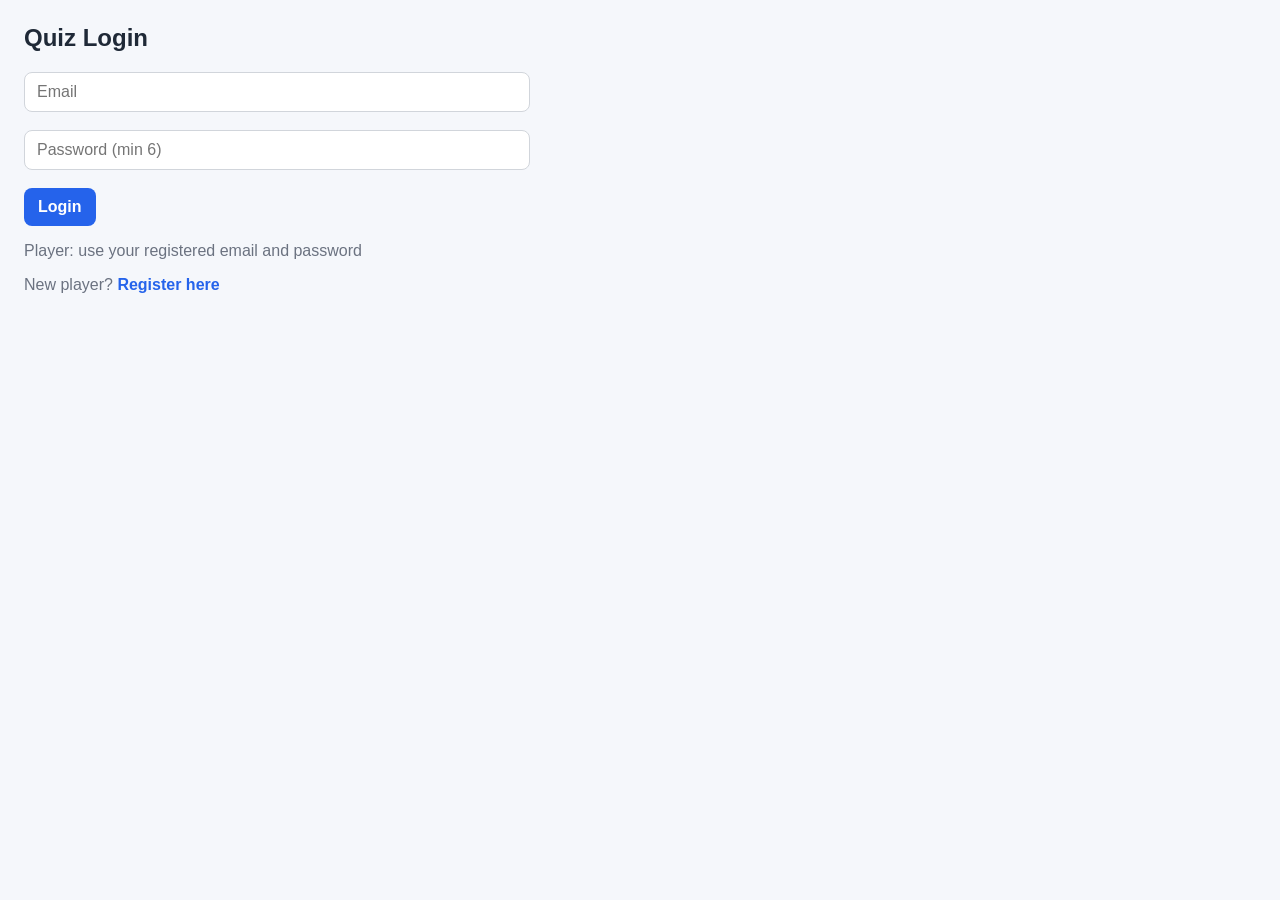
==== categories.html @ 2c8411ae "Initial commit" ====
<!DOCTYPE html>
<html lang="en">
<head>
    <meta charset="UTF-8">
    <meta name="viewport" content="width=device-width, initial-scale=1.0">
    <title>Active Quizzes</title>
    <link rel="stylesheet" href="css/style.css">
</head>
<body>

<h2>Active Quizzes</h2>
<button type="button" class="secondary" onclick="userLogout()" style="float:right;">Logout</button>
<p class="muted">Only quizzes marked Active by admin are listed here.</p>

<div id="quizzes"></div>

<div id="quizStartModal" class="modal-overlay" style="display:none;" onclick="onModalBackdrop(event)">
    <div class="modal-card" role="dialog" aria-modal="true" aria-labelledby="modalWelcome">
        <p id="modalWelcome" class="muted" style="margin-top:0;">Welcome to</p>
        <h2 id="modalTitle" style="margin-top:4px;"></h2>
        <div id="modalRulesBlock" style="display:none;">
            <p><strong>Rules</strong></p>
            <p id="modalRules" class="muted" style="white-space:pre-wrap;"></p>
        </div>
        <p><strong>Total questions:</strong> <span id="modalQuestions"></span></p>
        <p><strong>Correct points:</strong> <span id="modalCorrect"></span></p>
        <p><strong>Wrong points:</strong> <span id="modalWrong"></span></p>
        <p><strong>Seconds per question:</strong> <span id="modalTimer"></span></p>
        <p id="modalBonusRow" style="display:none;"><strong>Speed bonus:</strong> <span id="modalBonus"></span></p>
        <br>
        <div class="row">
            <button type="button" id="modalOkBtn" onclick="confirmStartQuiz()">Okay</button>
            <button type="button" class="secondary" id="modalCancelBtn" onclick="closeStartModal()">Cancel</button>
        </div>
    </div>
</div>

<div id="countdownOverlay" class="modal-overlay countdown-overlay" style="display:none;">
    <div class="countdown-card">
        <p class="muted" style="margin:0 0 8px;">Get ready</p>
        <div id="countdownNumber" class="countdown-number">5</div>
        <p class="muted" style="margin:8px 0 0;">Quiz starts soon...</p>
    </div>
</div>

<script src="js/api.js"></script>
<script src="js/categories.js"></script>

</body>
</html>
---- css/style.css ----
/* Shared styles for player + admin */

body {
    font-family: "Segoe UI", sans-serif;
    margin: 24px;
    background: #f5f7fb;
    color: #1f2937;
}

.role-row {
    display: flex;
    gap: 20px;
    margin-bottom: 8px;
}

#authSwitch a {
    color: #2563eb;
    font-weight: 600;
    text-decoration: none;
}

#authSwitch a:hover {
    text-decoration: underline;
}

.muted { color: #6b7280; }
.ok { color: #15803d; }
.err { color: #b91c1c; }

.layout {
    display: grid;
    grid-template-columns: 220px 1fr;
    height: calc(100vh - 48px);
    gap: 16px;
    overflow: hidden;
    align-items: stretch;
}

.sidebar {
    background: #111827;
    color: #f9fafb;
    border-radius: 12px;
    padding: 20px 14px;
    height: 100%;
    overflow-y: auto;
}

.sidebar h1 {
    font-size: 1.1rem;
    margin: 0 0 18px;
}

.sidebar a {
    display: block;
    color: #e5e7eb;
    text-decoration: none;
    padding: 10px 12px;
    border-radius: 8px;
    margin-bottom: 6px;
}

.sidebar a:hover,
.sidebar a.active {
    background: #1f2937;
}

.sidebar button {
    margin-top: 18px;
    width: 100%;
}

.content {
    padding: 8px;
    overflow-y: auto;
    min-height: 0;
    height: 100%;
}

.card {
    background: white;
    border: 1px solid #e5e7eb;
    border-radius: 12px;
    padding: 16px;
    margin-bottom: 14px;
}

.stats {
    display: grid;
    grid-template-columns: repeat(auto-fit, minmax(180px, 1fr));
    gap: 14px;
}

.stat h3 {
    margin: 0;
    font-size: 0.9rem;
    color: #6b7280;
    font-weight: 500;
}

.stat p {
    margin: 8px 0 0;
    font-size: 1.8rem;
    font-weight: 700;
}

label {
    display: block;
    margin: 10px 0 4px;
    color: #4b5563;
    font-size: 0.9rem;
}

input, select, textarea, button {
    font: inherit;
}

input, select, textarea {
    width: 100%;
    max-width: 480px;
    padding: 10px 12px;
    border-radius: 8px;
    border: 1px solid #d1d5db;
    background: white;
}

input[type="checkbox"] {
    width: auto;
    max-width: none;
    padding: 0;
    accent-color: #2563eb;
}

.bulk-bar {
    display: flex;
    align-items: center;
    justify-content: space-between;
    gap: 12px;
    flex-wrap: wrap;
    margin-bottom: 10px;
}

.bulk-bar .muted {
    margin: 0;
}

th.col-check,
td.col-check {
    width: 36px;
    text-align: center;
    vertical-align: middle;
}

textarea { min-height: 80px; resize: vertical; }

button {
    padding: 10px 14px;
    border: none;
    border-radius: 8px;
    background: #2563eb;
    color: white;
    font-weight: 600;
    cursor: pointer;
}

button.secondary {
    background: #4b5563;
}

button.danger {
    background: #dc2626;
}

button.option-correct {
    background: #16a34a !important;
    color: #fff;
}

button.option-wrong {
    background: #dc2626 !important;
    color: #fff;
}

.quiz-feedback-banner {
    position: fixed;
    top: 0;
    left: 0;
    right: 0;
    z-index: 1100;
    padding: 14px 20px;
    text-align: center;
    font-size: 1.05rem;
    font-weight: 700;
    color: #fff;
    transform: translateY(-110%);
    transition: transform 0.28s ease;
    box-shadow: 0 6px 18px rgba(0, 0, 0, 0.18);
    pointer-events: none;
}

.quiz-feedback-banner.show {
    transform: translateY(0);
}

.quiz-feedback-banner.correct {
    background: #16a34a;
}

.quiz-feedback-banner.incorrect {
    background: #dc2626;
}

.quiz-feedback-banner.neutral {
    background: #4b5563;
}

.quiz-running-score {
    font-size: 1.15rem;
    font-weight: 800;
    color: #111827;
    background: #fff;
    border: 1px solid #e5e7eb;
    border-radius: 10px;
    padding: 8px 14px;
    min-width: 96px;
    text-align: center;
    box-shadow: 0 2px 8px rgba(15, 23, 42, 0.06);
}

.quiz-running-score.score-pop {
    animation: score-pop 0.35s ease;
}

@keyframes score-pop {
    from { transform: scale(1.12); }
    to { transform: scale(1); }
}

.quiz-media {
    margin: 12px 0 16px;
    max-width: 100%;
}

.quiz-media-image {
    display: block;
    max-width: min(100%, 560px);
    max-height: 320px;
    width: auto;
    height: auto;
    object-fit: contain;
    border-radius: 8px;
    border: 1px solid #e5e7eb;
    background: #f9fafb;
}

.quiz-media-audio {
    display: block;
    width: min(100%, 480px);
}

/* Hide Chrome/Edge overflow (three-dot) menu on native audio controls */
.quiz-media-audio::-webkit-media-controls-overflow-button {
    display: none !important;
}

.quiz-media-video {
    display: block;
    max-width: min(100%, 560px);
    max-height: 320px;
    width: 100%;
    border-radius: 8px;
    background: #111827;
}

.quiz-media-video::-webkit-media-controls-overflow-button {
    display: none !important;
}

.status-badge {
    display: inline-block;
    font-size: 0.75rem;
    font-weight: 700;
    padding: 3px 8px;
    border-radius: 999px;
    letter-spacing: 0.02em;
}

.status-badge.active {
    background: #dcfce7;
    color: #166534;
}

.status-badge.inactive {
    background: #fee2e2;
    color: #991b1b;
}

.question-options-list {
    margin: 8px 0 0;
    padding: 0;
    list-style: none;
    display: flex;
    flex-wrap: wrap;
    gap: 6px;
}

.question-options-list li {
    font-size: 0.85rem;
    color: #4b5563;
    padding: 4px 10px;
    border-radius: 6px;
    background: #f3f4f6;
    white-space: nowrap;
    max-width: 100%;
    overflow: hidden;
    text-overflow: ellipsis;
}

.question-options-list li.correct-option {
    background: #dcfce7;
    color: #166534;
    font-weight: 600;
}

.question-options-list .opt-label {
    color: #6b7280;
    font-weight: 600;
    margin-right: 4px;
}

.question-options-list li.correct-option .opt-label {
    color: #15803d;
}

tr.question-inactive td {
    opacity: 0.72;
}

.cover-preview-wrap {
    margin-top: 10px;
}

.cover-preview {
    display: block;
    max-width: 220px;
    max-height: 140px;
    width: auto;
    height: auto;
    object-fit: cover;
    border-radius: 10px;
    border: 1px solid #e5e7eb;
    background: #fff;
}

.cover-thumb {
    width: 96px;
    height: 72px;
    object-fit: cover;
    border-radius: 10px;
    border: 1px solid #e5e7eb;
    background: #f3f4f6;
    flex-shrink: 0;
}

.cover-thumb-empty {
    display: flex;
    align-items: center;
    justify-content: center;
    font-size: 0.75rem;
}

tr.report-warn td {
    background: #fff7ed;
}

tr.report-warn td:last-child {
    color: #c2410c;
}

.row {
    display: flex;
    gap: 10px;
    flex-wrap: wrap;
    align-items: center;
}

.form-inline-pair {
    display: grid;
    grid-template-columns: 1fr 1fr;
    gap: 12px;
    align-items: end;
}

.form-inline-pair > div {
    min-width: 0;
}

.form-inline-pair label {
    margin-top: 12px;
}

.form-inline-pair select {
    width: 100%;
    box-sizing: border-box;
}

@media (max-width: 640px) {
    .form-inline-pair {
        grid-template-columns: 1fr;
    }
}

.filters {
    display: grid;
    grid-template-columns: minmax(120px, 1fr) minmax(160px, 1.5fr) minmax(110px, 1fr) minmax(110px, 1fr) auto;
    gap: 12px;
    margin-bottom: 16px;
    align-items: end;
}

.questions-filters {
    grid-template-columns: minmax(120px, 1fr) minmax(110px, 1fr) minmax(160px, 1.4fr) minmax(100px, 0.9fr) minmax(100px, 0.9fr) auto;
}

.filters > div {
    min-width: 0;
}

.filters label {
    margin-top: 0;
}

.filters input,
.filters select {
    width: 100%;
    max-width: 100%;
    box-sizing: border-box;
}

.dashboard-filters {
    grid-template-columns: minmax(220px, 320px) auto;
    margin-top: 0;
}

table {
    width: 100%;
    border-collapse: collapse;
}

th, td {
    text-align: left;
    padding: 10px 8px;
    border-bottom: 1px solid #e5e7eb;
    vertical-align: top;
}

th { color: #6b7280; font-weight: 500; }

.modal-overlay {
    position: fixed;
    inset: 0;
    background: rgba(15, 23, 42, 0.55);
    display: flex;
    align-items: center;
    justify-content: center;
    padding: 16px;
    z-index: 1000;
}

.modal-card {
    background: #fff;
    border-radius: 12px;
    padding: 20px 22px;
    width: min(440px, 100%);
    max-height: 90vh;
    overflow: auto;
    box-shadow: 0 16px 40px rgba(0, 0, 0, 0.2);
}

.countdown-overlay {
    background: rgba(15, 23, 42, 0.75);
}

.countdown-card {
    text-align: center;
    color: #fff;
}

.countdown-number {
    font-size: 96px;
    font-weight: 800;
    line-height: 1;
    color: #fff;
    text-shadow: 0 8px 24px rgba(0, 0, 0, 0.35);
}

.countdown-number.countdown-pop {
    animation: countdown-pop 0.35s ease;
}

@keyframes countdown-pop {
    from { transform: scale(0.7); opacity: 0.4; }
    to { transform: scale(1); opacity: 1; }
}

.anti-cheat-overlay {
    z-index: 1100;
}

.anti-cheat-modal h2 {
    margin-top: 0;
    color: #b45309;
}

.anti-cheat-modal p {
    margin: 0 0 12px;
    line-height: 1.45;
}

.cheat-notice {
    margin: 0 0 18px;
    padding: 14px 16px;
    border: 1px solid #f59e0b;
    border-radius: 10px;
    background: #fffbeb;
    color: #92400e;
}

.cheat-notice h3 {
    margin: 0 0 8px;
    color: #b45309;
}

.cheat-notice p {
    margin: 0 0 6px;
}

@media (max-width: 800px) {
    .layout {
        grid-template-columns: 1fr;
        height: auto;
        overflow: visible;
    }
    .sidebar {
        height: auto;
    }
    .content {
        overflow: visible;
        height: auto;
    }
    .filters { grid-template-columns: 1fr; }
}
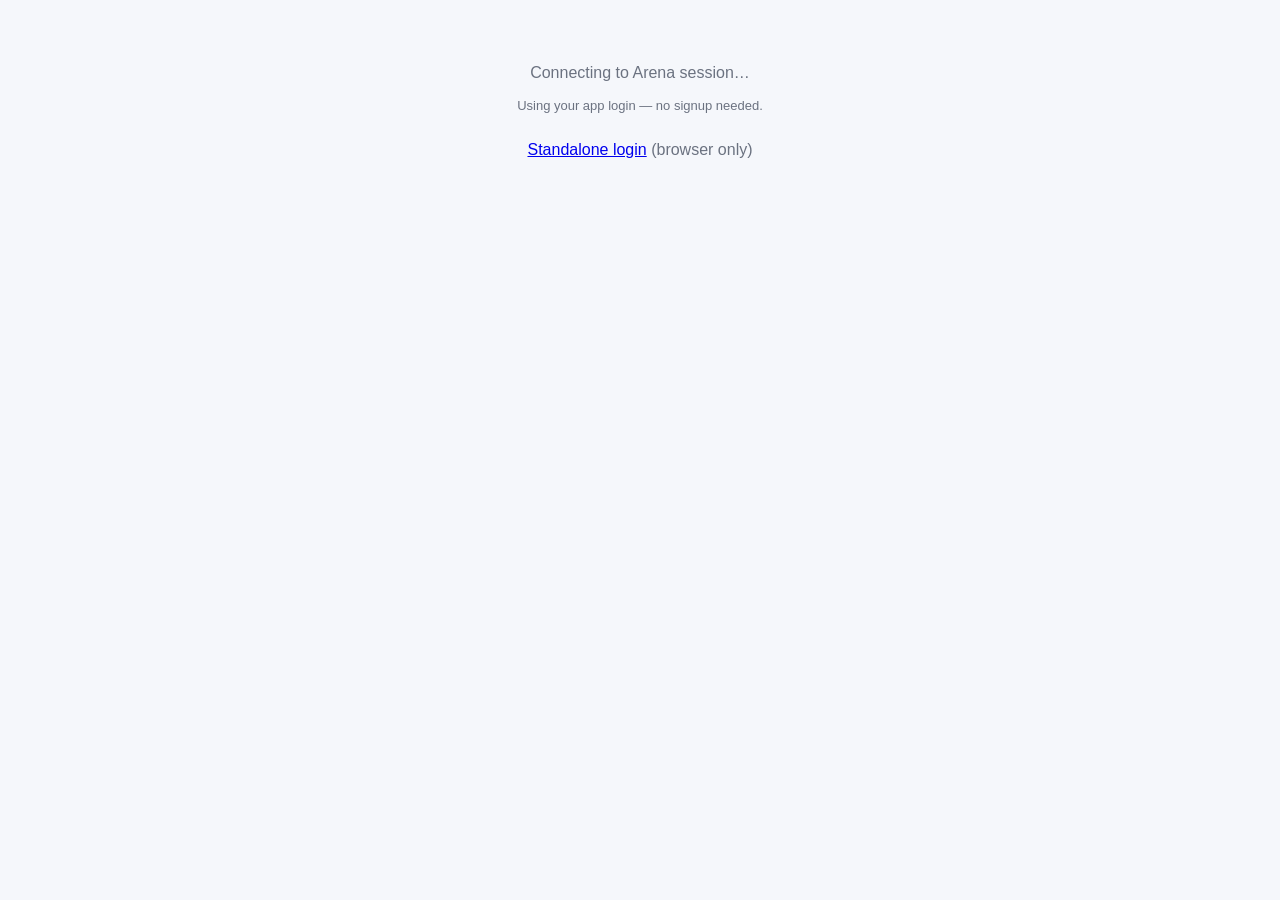
==== commit 4a140ecd: "Enhance quiz game frontend with Flutter session integration and UI improvements. Added support for p" ====
--- a/categories.html
+++ b/categories.html
@@ -9,7 +9,7 @@
 <body>
 
 <h2>Active Quizzes</h2>
-<button type="button" class="secondary" onclick="userLogout()" style="float:right;">Logout</button>
+<button type="button" class="secondary" id="logoutBtn" onclick="userLogout()" style="float:right;">Logout</button>
 <p class="muted">Only quizzes marked Active by admin are listed here.</p>
 
 <div id="quizzes"></div>
@@ -43,6 +43,7 @@
     </div>
 </div>
 
+<script src="js/flutter_session.js"></script>
 <script src="js/api.js"></script>
 <script src="js/categories.js"></script>
 
--- a/css/style.css
+++ b/css/style.css
@@ -160,6 +160,23 @@
     color: white;
     font-weight: 600;
     cursor: pointer;
+}
+
+.play-ready {
+    text-align: center;
+    margin-top: 72px;
+    padding: 0 24px;
+}
+
+.play-ready button {
+    min-width: 160px;
+    font-size: 18px;
+    padding: 14px 28px;
+}
+
+.play-ready button:disabled {
+    opacity: 0.7;
+    cursor: wait;
 }
 
 button.secondary {
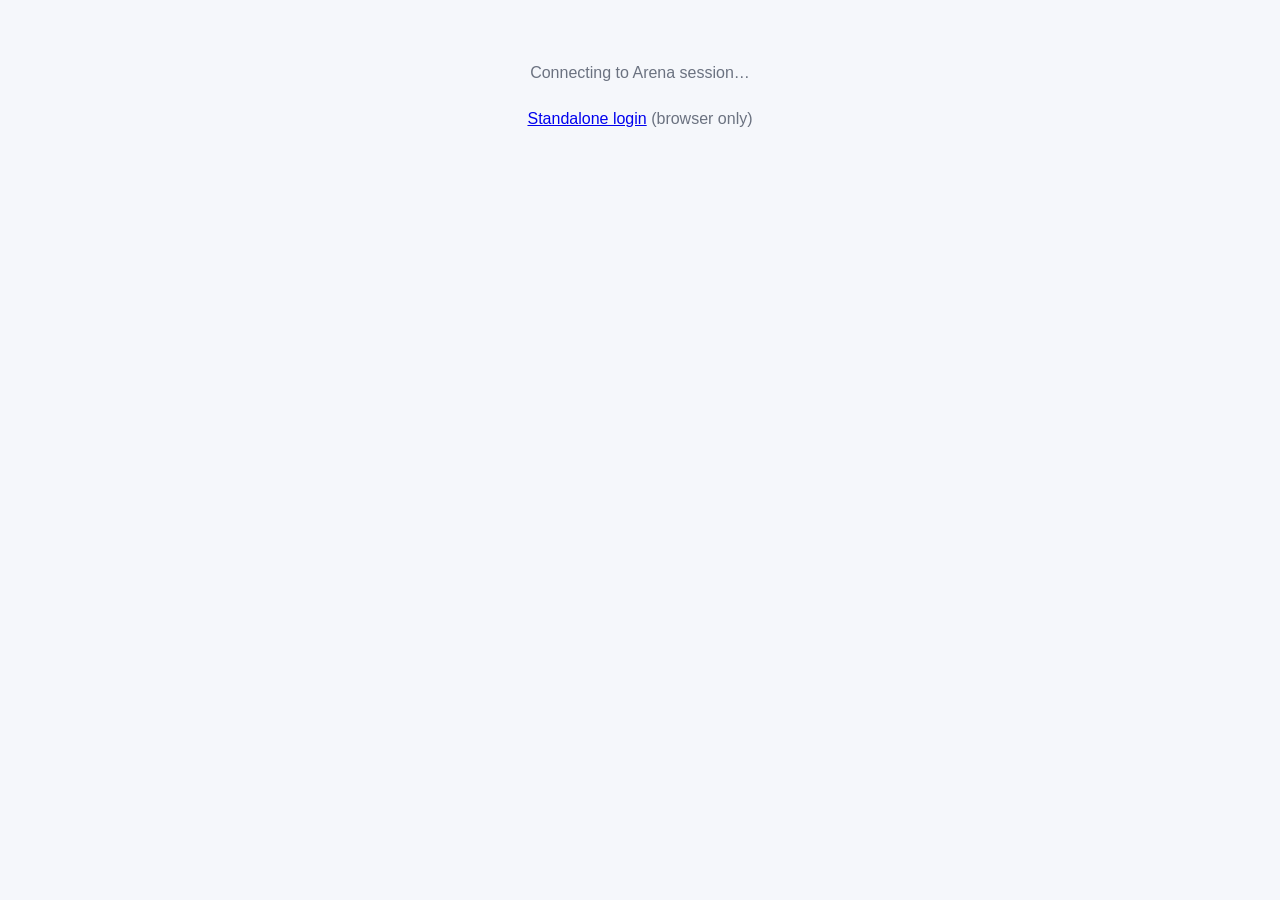
==== commit 0daeedf4: "Update HTML and JavaScript files to include versioning for assets and improve quiz session handling." ====
--- a/categories.html
+++ b/categories.html
@@ -4,7 +4,7 @@
     <meta charset="UTF-8">
     <meta name="viewport" content="width=device-width, initial-scale=1.0">
     <title>Active Quizzes</title>
-    <link rel="stylesheet" href="css/style.css">
+    <link rel="stylesheet" href="css/style.css?v=20260812b">
 </head>
 <body>
 
@@ -43,9 +43,9 @@
     </div>
 </div>
 
-<script src="js/flutter_session.js"></script>
-<script src="js/api.js"></script>
-<script src="js/categories.js"></script>
+<script src="js/flutter_session.js?v=20260812b"></script>
+<script src="js/api.js?v=20260812b"></script>
+<script src="js/categories.js?v=20260812b"></script>
 
 </body>
 </html>
--- a/css/style.css
+++ b/css/style.css
@@ -198,24 +198,25 @@
 }
 
 .quiz-feedback-banner {
-    position: fixed;
-    top: 0;
-    left: 0;
-    right: 0;
+    position: fixed !important;
+    top: auto !important;
+    bottom: 0 !important;
+    left: 0 !important;
+    right: 0 !important;
     z-index: 1100;
-    padding: 14px 20px;
+    padding: 14px 20px calc(14px + env(safe-area-inset-bottom, 0px));
     text-align: center;
     font-size: 1.05rem;
     font-weight: 700;
     color: #fff;
-    transform: translateY(-110%);
+    transform: translateY(110%);
     transition: transform 0.28s ease;
-    box-shadow: 0 6px 18px rgba(0, 0, 0, 0.18);
+    box-shadow: 0 -6px 18px rgba(0, 0, 0, 0.18);
     pointer-events: none;
 }
 
 .quiz-feedback-banner.show {
-    transform: translateY(0);
+    transform: translateY(0) !important;
 }
 
 .quiz-feedback-banner.correct {
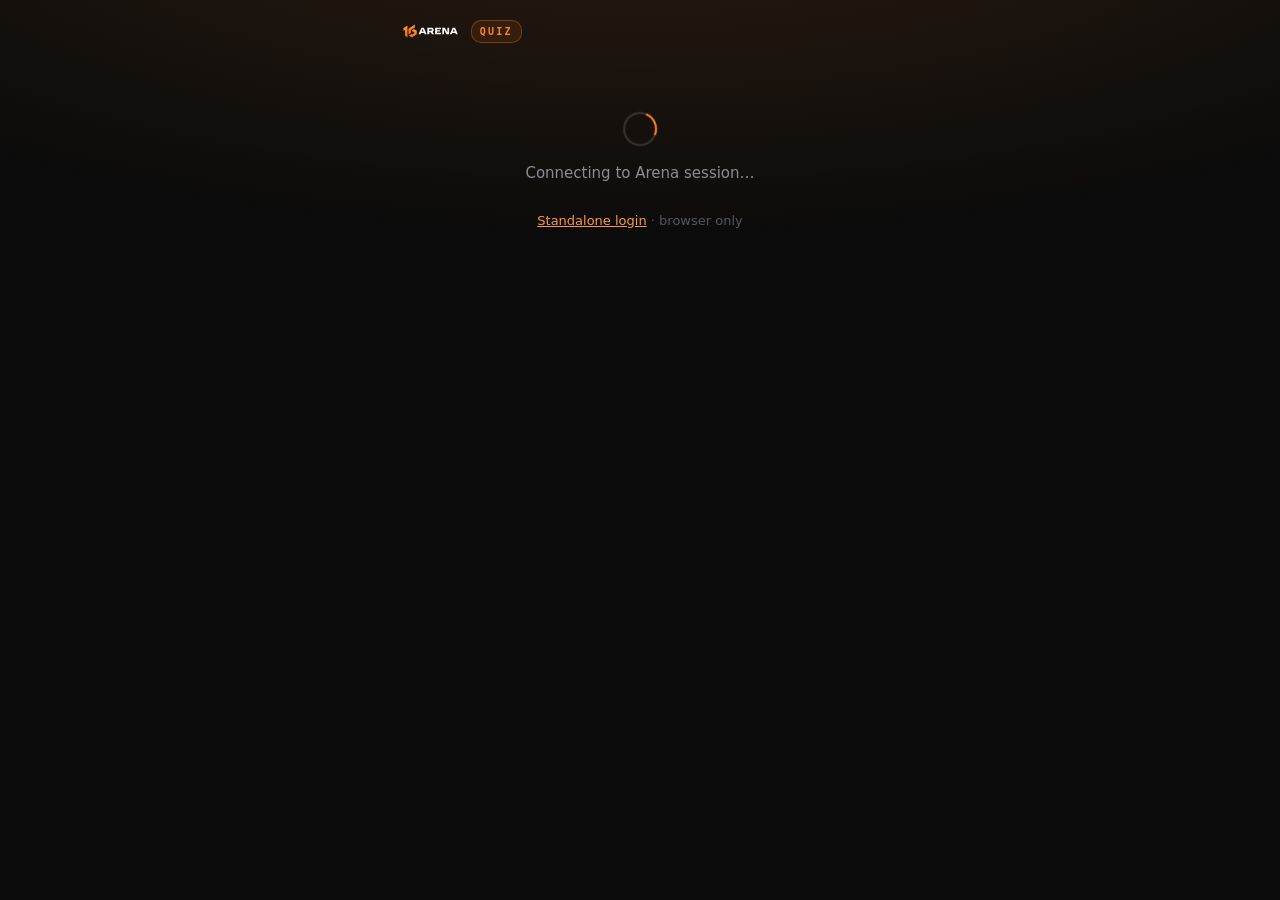
==== commit 7c5444eb: "Revamp quiz application UI and enhance user experience. Updated HTML structure for improved branding" ====
--- a/categories.html
+++ b/categories.html
@@ -2,50 +2,78 @@
 <html lang="en">
 <head>
     <meta charset="UTF-8">
-    <meta name="viewport" content="width=device-width, initial-scale=1.0">
-    <title>Active Quizzes</title>
-    <link rel="stylesheet" href="css/style.css?v=20260812b">
+    <meta name="viewport" content="width=device-width, initial-scale=1.0, viewport-fit=cover">
+    <meta name="theme-color" content="#0c0c0c">
+    <title>Active Quizzes — 16Arena</title>
+    <link rel="stylesheet" href="css/style.css?v=20260814c">
 </head>
 <body>
 
-<h2>Active Quizzes</h2>
-<button type="button" class="secondary" id="logoutBtn" onclick="userLogout()" style="float:right;">Logout</button>
-<p class="muted">Only quizzes marked Active by admin are listed here.</p>
+<div class="brand">
+    <img src="assets/img/logo.svg" alt="16Arena" class="brand-logo">
+    <span class="brand-tag">Quiz</span>
+    <span style="flex:1;"></span>
+    <button type="button" class="icon-btn" id="logoutBtn" onclick="userLogout()" aria-label="Log out">&#10005;</button>
+</div>
+
+<span class="eyebrow">Lobby</span>
+<h2 style="margin:8px 0 6px;">Active quizzes</h2>
+<p class="muted" style="font-size:13.5px; margin-bottom:20px;">
+    Pick a quiz to enter. Only quizzes marked active by an admin appear here.
+</p>
 
 <div id="quizzes"></div>
 
-<div id="quizStartModal" class="modal-overlay" style="display:none;" onclick="onModalBackdrop(event)">
-    <div class="modal-card" role="dialog" aria-modal="true" aria-labelledby="modalWelcome">
-        <p id="modalWelcome" class="muted" style="margin-top:0;">Welcome to</p>
-        <h2 id="modalTitle" style="margin-top:4px;"></h2>
-        <div id="modalRulesBlock" style="display:none;">
-            <p><strong>Rules</strong></p>
-            <p id="modalRules" class="muted" style="white-space:pre-wrap;"></p>
+<div id="quizStartModal" class="modal-overlay" onclick="onModalBackdrop(event)">
+    <div class="modal-card" role="dialog" aria-modal="true" aria-labelledby="modalTitle">
+        <span id="modalWelcome" class="eyebrow">Welcome to</span>
+        <h3 id="modalTitle" style="margin:8px 0 16px;"></h3>
+
+        <div id="modalRulesBlock" style="display:none; margin-bottom:16px;">
+            <span class="eyebrow">Rules</span>
+            <p id="modalRules" class="muted" style="white-space:pre-wrap; font-size:13.5px; margin-top:6px;"></p>
         </div>
-        <p><strong>Total questions:</strong> <span id="modalQuestions"></span></p>
-        <p><strong>Correct points:</strong> <span id="modalCorrect"></span></p>
-        <p><strong>Wrong points:</strong> <span id="modalWrong"></span></p>
-        <p><strong>Seconds per question:</strong> <span id="modalTimer"></span></p>
-        <p id="modalBonusRow" style="display:none;"><strong>Speed bonus:</strong> <span id="modalBonus"></span></p>
-        <br>
-        <div class="row">
-            <button type="button" id="modalOkBtn" onclick="confirmStartQuiz()">Okay</button>
-            <button type="button" class="secondary" id="modalCancelBtn" onclick="closeStartModal()">Cancel</button>
+
+        <div class="stat-grid" style="margin-bottom:20px;">
+            <div class="hud-cell">
+                <span class="eyebrow">Questions</span>
+                <span class="hud-value" id="modalQuestions"></span>
+            </div>
+            <div class="hud-cell">
+                <span class="eyebrow">Per question</span>
+                <span class="hud-value" id="modalTimer"></span>
+            </div>
+            <div class="hud-cell">
+                <span class="eyebrow">Correct</span>
+                <span class="hud-value" id="modalCorrect"></span>
+            </div>
+            <div class="hud-cell">
+                <span class="eyebrow">Wrong</span>
+                <span class="hud-value" id="modalWrong"></span>
+            </div>
+            <div class="hud-cell span-2" id="modalBonusRow" style="display:none;">
+                <span class="eyebrow">Speed bonus</span>
+                <span class="hud-value" id="modalBonus"></span>
+            </div>
         </div>
+
+        <button type="button" id="modalOkBtn" onclick="confirmStartQuiz()" style="margin-bottom:9px;">Start quiz</button>
+        <button type="button" class="secondary" id="modalCancelBtn" onclick="closeStartModal()">Cancel</button>
     </div>
 </div>
 
-<div id="countdownOverlay" class="modal-overlay countdown-overlay" style="display:none;">
+<div id="countdownOverlay" class="modal-overlay countdown-overlay">
     <div class="countdown-card">
-        <p class="muted" style="margin:0 0 8px;">Get ready</p>
+        <p class="eyebrow" style="margin-bottom:10px;">Get ready</p>
         <div id="countdownNumber" class="countdown-number">5</div>
-        <p class="muted" style="margin:8px 0 0;">Quiz starts soon...</p>
+        <p class="muted" style="margin-top:10px;">Quiz starts soon…</p>
     </div>
 </div>
 
-<script src="js/flutter_session.js?v=20260812b"></script>
-<script src="js/api.js?v=20260812b"></script>
-<script src="js/categories.js?v=20260812b"></script>
+<script src="js/arena_bridge.js?v=20260814c"></script>
+<script src="js/flutter_session.js?v=20260814c"></script>
+<script src="js/api.js?v=20260814c"></script>
+<script src="js/categories.js?v=20260814c"></script>
 
 </body>
 </html>
--- a/css/style.css
+++ b/css/style.css
@@ -1,569 +1,928 @@
-/* Shared styles for player + admin */
+/* ============================================================
+   16ARENA QUIZ — Broadcast HUD
+   Tactical esports identity carried over from 16arena-shop:
+   rounded surfaces, telemetry mono, flame + coin-gold on
+   carbon. Single-hue: every accent is in the orange family.
+   Phone-first: this runs inside a Flutter InAppWebView.
+   ============================================================ */
+
+/* ---------- 1. Type ---------- */
+
+@font-face {
+    font-family: "Hubot Sans";
+    src: url("../assets/fonts/HubotSans-Variable.woff2") format("woff2-variations");
+    font-weight: 200 900;
+    font-stretch: 75% 125%;
+    font-display: swap;
+}
+
+@font-face {
+    font-family: "PolySans";
+    src: url("../assets/fonts/PolySans-neutral.woff2") format("woff2");
+    font-weight: 400;
+    font-display: swap;
+}
+
+@font-face {
+    font-family: "PolySans";
+    src: url("../assets/fonts/PolySans-median.woff2") format("woff2");
+    font-weight: 500 600;
+    font-display: swap;
+}
+
+@font-face {
+    font-family: "PolySans";
+    src: url("../assets/fonts/PolySans-bulky.woff2") format("woff2");
+    font-weight: 700 900;
+    font-display: swap;
+}
+
+@font-face {
+    font-family: "PolySans Mono";
+    src: url("../assets/fonts/PolySans-neutralmono.woff2") format("woff2");
+    font-weight: 400;
+    font-display: swap;
+}
+
+@font-face {
+    font-family: "PolySans Mono";
+    src: url("../assets/fonts/PolySans-medianmono.woff2") format("woff2");
+    font-weight: 500 600;
+    font-display: swap;
+}
+
+@font-face {
+    font-family: "PolySans Mono";
+    src: url("../assets/fonts/PolySans-bulkymono.woff2") format("woff2");
+    font-weight: 700 900;
+    font-display: swap;
+}
+
+/* ---------- 2. Tokens ---------- */
+
+:root {
+    --void: #0c0c0c;
+    --carbon: #141414;
+    --carbon-2: #1a1a1a;
+    --surface: #1e1e1e;
+    --line: rgba(255, 255, 255, 0.08);
+    --line-2: rgba(255, 255, 255, 0.14);
+
+    --flame: #fe8321;
+    --flame-lit: #ff973c;
+    --flame-deep: #ff4400;
+    --coin: #ffc24d;
+    --coin-deep: #e08a12;
+    --win: #4fe08c;
+    --danger: #ff5c5c;
+
+    --ink: #f5f5f7;
+    --muted: #8c8c96;
+    --faint: #56565f;
+
+    /* Brand button gradient — identical in 16arena-shop (SlantedButton)
+       and the Flutter app (ParallelogramButton). */
+    --btn-top: #ff973c;
+    --btn-bottom: #ff6a00;
+    --btn-top-hover: #ffa04a;
+    --btn-bottom-hover: #ff7510;
+
+    --r-sm: 6.64px;   /* SlantedButton radius */
+    --r: 10px;        /* shop --radius */
+    --r-lg: 14px;
+
+    --font-body: "Hubot Sans", system-ui, -apple-system, "Segoe UI", sans-serif;
+    --font-display: "PolySans", "Hubot Sans", system-ui, sans-serif;
+    --font-data: "PolySans Mono", ui-monospace, "SFMono-Regular", Menlo, monospace;
+
+
+}
+
+/* ---------- 3. Base ---------- */
+
+*, *::before, *::after { box-sizing: border-box; }
+
+html {
+    scrollbar-width: none;
+    -webkit-text-size-adjust: 100%;
+}
+
+html::-webkit-scrollbar { display: none; }
 
 body {
-    font-family: "Segoe UI", sans-serif;
-    margin: 24px;
-    background: #f5f7fb;
-    color: #1f2937;
-}
-
-.role-row {
-    display: flex;
-    gap: 20px;
-    margin-bottom: 8px;
-}
-
-#authSwitch a {
-    color: #2563eb;
+    margin: 0;
+    min-height: 100dvh;
+    padding:
+        max(18px, env(safe-area-inset-top))
+        max(16px, env(safe-area-inset-right))
+        max(20px, env(safe-area-inset-bottom))
+        max(16px, env(safe-area-inset-left));
+    font-family: var(--font-body);
+    font-size: 15px;
+    line-height: 1.5;
+    color: var(--ink);
+    background: var(--void);
+    overflow-x: clip;
+    -webkit-font-smoothing: antialiased;
+}
+
+/* Plain ground with a single soft flame wash at the top — no grid, no
+   second hue. Everything accent in this theme is orange. */
+body::before {
+    content: "";
+    position: fixed;
+    inset: 0;
+    z-index: -1;
+    pointer-events: none;
+    background-image:
+        radial-gradient(120% 60% at 50% -14%, rgba(254, 131, 33, 0.13), transparent 68%);
+}
+
+/* Every page is a single centred column — phone-native, fine on desktop. */
+body > * { max-width: 480px; margin-left: auto; margin-right: auto; }
+
+h1, h2, h3, h4 {
+    font-family: var(--font-display);
+    font-weight: 700;
+    letter-spacing: -0.02em;
+    line-height: 1.12;
+    margin: 0;
+}
+
+h2 { font-size: 1.6rem; }
+h3 { font-size: 1.25rem; }
+
+p { margin: 0; }
+
+a { color: var(--flame-lit); }
+
+::selection { background: rgba(254, 131, 33, 0.32); }
+
+:where(a, button, input, [role="button"], [tabindex]):focus-visible {
+    outline: 2px solid var(--coin);
+    outline-offset: 2px;
+}
+
+/* ---------- 4. Primitives ---------- */
+
+.eyebrow {
+    font-family: var(--font-data);
+    font-size: 10px;
     font-weight: 600;
-    text-decoration: none;
-}
-
-#authSwitch a:hover {
-    text-decoration: underline;
-}
-
-.muted { color: #6b7280; }
-.ok { color: #15803d; }
-.err { color: #b91c1c; }
-
-.layout {
-    display: grid;
-    grid-template-columns: 220px 1fr;
-    height: calc(100vh - 48px);
-    gap: 16px;
-    overflow: hidden;
-    align-items: stretch;
-}
-
-.sidebar {
-    background: #111827;
-    color: #f9fafb;
-    border-radius: 12px;
-    padding: 20px 14px;
-    height: 100%;
-    overflow-y: auto;
-}
-
-.sidebar h1 {
-    font-size: 1.1rem;
-    margin: 0 0 18px;
-}
-
-.sidebar a {
-    display: block;
-    color: #e5e7eb;
-    text-decoration: none;
-    padding: 10px 12px;
-    border-radius: 8px;
-    margin-bottom: 6px;
-}
-
-.sidebar a:hover,
-.sidebar a.active {
-    background: #1f2937;
-}
-
-.sidebar button {
-    margin-top: 18px;
-    width: 100%;
-}
-
-.content {
-    padding: 8px;
-    overflow-y: auto;
-    min-height: 0;
-    height: 100%;
-}
-
-.card {
-    background: white;
-    border: 1px solid #e5e7eb;
-    border-radius: 12px;
-    padding: 16px;
-    margin-bottom: 14px;
-}
-
-.stats {
-    display: grid;
-    grid-template-columns: repeat(auto-fit, minmax(180px, 1fr));
-    gap: 14px;
-}
-
-.stat h3 {
-    margin: 0;
-    font-size: 0.9rem;
-    color: #6b7280;
-    font-weight: 500;
-}
-
-.stat p {
-    margin: 8px 0 0;
-    font-size: 1.8rem;
-    font-weight: 700;
-}
-
-label {
-    display: block;
-    margin: 10px 0 4px;
-    color: #4b5563;
-    font-size: 0.9rem;
-}
-
-input, select, textarea, button {
-    font: inherit;
-}
-
-input, select, textarea {
-    width: 100%;
-    max-width: 480px;
-    padding: 10px 12px;
-    border-radius: 8px;
-    border: 1px solid #d1d5db;
-    background: white;
-}
-
-input[type="checkbox"] {
-    width: auto;
-    max-width: none;
-    padding: 0;
-    accent-color: #2563eb;
-}
-
-.bulk-bar {
+    letter-spacing: 0.2em;
+    text-transform: uppercase;
+    color: var(--muted);
+}
+
+.data {
+    font-family: var(--font-data);
+    font-variant-numeric: tabular-nums;
+    letter-spacing: 0.01em;
+}
+
+.muted { color: var(--muted); }
+.faint { color: var(--faint); }
+
+.row {
     display: flex;
     align-items: center;
+    gap: 12px;
+}
+
+/* inset box-shadow draws the hairline without adding to the box size. */
+.panel {
+    position: relative;
+    background: var(--carbon);
+    border-radius: var(--r-lg);
+    box-shadow: inset 0 0 0 1px var(--line-2);
+    padding: 16px;
+}
+
+.panel-flat {
+    background: var(--carbon-2);
+    border-radius: var(--r);
+    box-shadow: inset 0 0 0 1px var(--line);
+}
+
+/* ---------- 5. Buttons ---------- */
+
+button {
+    font-family: var(--font-body);
+    font-size: 15px;
+    font-weight: 700;
+    color: var(--ink);
+    background: var(--surface);
+    border: 0;
+    padding: 14px 20px;
+    width: 100%;
+    cursor: pointer;
+    border-radius: var(--r);
+    box-shadow: inset 0 0 0 1px var(--line-2);
+    transition: transform 0.15s ease, background 0.15s ease, box-shadow 0.18s ease;
+    -webkit-tap-highlight-color: transparent;
+    touch-action: manipulation;
+}
+
+button:active:not(:disabled) { transform: scale(0.98); }
+
+button:disabled {
+    opacity: 0.5;
+    cursor: not-allowed;
+}
+
+/* Primary CTA — the shop's SlantedButton: 8.6deg skew, 6.64px radius,
+   #FF973C -> #FF6A00 top-to-bottom, white extrabold, 0 4px 6px shadow. */
+button.primary,
+#playStartBtn,
+#modalOkBtn,
+#backBtn {
+    position: relative;
+    isolation: isolate;
+    color: #fff;
+    font-weight: 800;
+    font-size: 15px;
+    letter-spacing: 0.02em;
+    padding: 15px 24px;
+    background: transparent;
+    border-radius: 0;
+    box-shadow: none;
+}
+
+/* The reference skews the whole button and counter-skews the label to keep
+   it upright. Skewing a background layer instead lands the same shape while
+   leaving JS-written labels alone — several of these get their text from
+   innerText, so there is no span to counter-skew. The 4px side inset offsets
+   the skew overhang so the shape still reads flush with the column. */
+button.primary::before,
+#playStartBtn::before,
+#modalOkBtn::before,
+#backBtn::before {
+    content: "";
+    position: absolute;
+    inset: 0 4px;
+    z-index: -1;
+    transform: skewX(-8.6deg);
+    border-radius: var(--r-sm);
+    background: linear-gradient(180deg, var(--btn-top) 0%, var(--btn-bottom) 100%);
+    box-shadow: 0 4px 6px rgba(0, 0, 0, 0.2);
+    transition: background 0.15s ease;
+}
+
+button.primary:hover:not(:disabled)::before,
+#playStartBtn:hover:not(:disabled)::before,
+#modalOkBtn:hover:not(:disabled)::before,
+#backBtn:hover:not(:disabled)::before {
+    background: linear-gradient(180deg, var(--btn-top-hover) 0%, var(--btn-bottom-hover) 100%);
+}
+
+button.secondary {
+    background: transparent;
+    color: var(--muted);
+    box-shadow: inset 0 0 0 1px var(--line-2);
+    font-weight: 700;
+}
+
+button.secondary:hover:not(:disabled) {
+    color: var(--ink);
+    box-shadow: inset 0 0 0 1px var(--flame);
+}
+
+button.danger {
+    background: rgba(255, 92, 92, 0.12);
+    color: var(--danger);
+    box-shadow: inset 0 0 0 1px rgba(255, 92, 92, 0.4);
+}
+
+/* Compact icon/exit button — square, sits in the HUD bar. */
+button.icon-btn {
+    width: 38px;
+    height: 38px;
+    flex: 0 0 auto;
+    padding: 0;
+    font-size: 17px;
+    line-height: 1;
+    color: var(--muted);
+    background: var(--carbon-2);
+    display: grid;
+    place-items: center;
+    border-radius: var(--r);
+}
+
+button.icon-btn:hover:not(:disabled) {
+    color: var(--danger);
+    box-shadow: inset 0 0 0 1px rgba(255, 92, 92, 0.45);
+}
+
+/* ---------- 6. Brand marks ---------- */
+
+.brand {
+    display: flex;
+    align-items: center;
+    gap: 10px;
+    margin-bottom: 22px;
+}
+
+.brand-logo {
+    height: 26px;
+    width: auto;
+    flex: 0 0 auto;
+}
+
+.brand-tag {
+    font-family: var(--font-data);
+    font-size: 10px;
+    font-weight: 700;
+    letter-spacing: 0.22em;
+    text-transform: uppercase;
+    color: var(--flame);
+    padding: 4px 9px;
+    background: rgba(254, 131, 33, 0.1);
+    box-shadow: inset 0 0 0 1px rgba(254, 131, 33, 0.32);
+    border-radius: var(--r);
+}
+
+/* "LIVE" pip. */
+.live-pip {
+    display: inline-flex;
+    align-items: center;
+    gap: 6px;
+}
+
+.live-pip::before {
+    content: "";
+    width: 7px;
+    height: 7px;
+    border-radius: 50%;
+    background: var(--flame);
+    box-shadow: 0 0 10px rgba(254, 131, 33, 0.9);
+    animation: ar-pulse 2.4s ease-in-out infinite;
+}
+
+@keyframes ar-pulse {
+    0%, 100% { opacity: 0.4; }
+    50%      { opacity: 1; }
+}
+
+/* ---------- 7. Quiz HUD ---------- */
+
+.quiz-topbar {
+    display: flex;
+    align-items: center;
+    gap: 12px;
+    margin-bottom: 14px;
+}
+
+.quiz-topbar #title {
+    flex: 1;
+    min-width: 0;
+    font-size: 1.15rem;
+    font-weight: 700;
+    overflow: hidden;
+    text-overflow: ellipsis;
+    white-space: nowrap;
+}
+
+/* Telemetry strip: question counter left, live score right. */
+.hud-strip {
+    display: flex;
+    align-items: stretch;
+    gap: 10px;
+    margin-bottom: 12px;
+}
+
+.hud-cell {
+    flex: 1;
+    background: var(--carbon);
+    border-radius: var(--r);
+    box-shadow: inset 0 0 0 1px var(--line);
+    padding: 9px 13px;
+    min-width: 0;
+}
+
+.hud-cell .eyebrow { display: block; margin-bottom: 3px; }
+
+.hud-value {
+    display: block;
+    font-family: var(--font-data);
+    font-variant-numeric: tabular-nums;
+    font-size: 1.05rem;
+    font-weight: 700;
+    color: var(--ink);
+    line-height: 1.2;
+    overflow: hidden;
+    text-overflow: ellipsis;
+    white-space: nowrap;
+}
+
+.span-2 { grid-column: 1 / -1; }
+
+/* Wide tiles carry prose, so they are allowed to wrap. */
+.hud-cell.span-2 .hud-value {
+    white-space: normal;
+    font-size: 0.88rem;
+    line-height: 1.35;
+}
+
+.quiz-running-score .hud-value { color: var(--coin); }
+.quiz-running-score.score-pop .hud-value { animation: score-pop 0.45s cubic-bezier(0.2, 0.7, 0.2, 1); }
+
+@keyframes score-pop {
+    0%   { transform: scale(1.25); color: var(--win); }
+    100% { transform: scale(1); }
+}
+
+/* Timer: a depleting meter is read faster than a number under pressure. */
+.timer-wrap { margin-bottom: 16px; }
+
+.timer-head {
+    display: flex;
+    align-items: baseline;
     justify-content: space-between;
-    gap: 12px;
-    flex-wrap: wrap;
-    margin-bottom: 10px;
-}
-
-.bulk-bar .muted {
+    margin-bottom: 6px;
+}
+
+#timer {
+    font-family: var(--font-data);
+    font-variant-numeric: tabular-nums;
+    font-size: 0.95rem;
+    font-weight: 700;
+    color: var(--coin);
     margin: 0;
 }
 
-th.col-check,
-td.col-check {
-    width: 36px;
-    text-align: center;
-    vertical-align: middle;
-}
-
-textarea { min-height: 80px; resize: vertical; }
-
-button {
-    padding: 10px 14px;
-    border: none;
-    border-radius: 8px;
-    background: #2563eb;
-    color: white;
-    font-weight: 600;
-    cursor: pointer;
-}
-
-.play-ready {
-    text-align: center;
-    margin-top: 72px;
-    padding: 0 24px;
-}
-
-.play-ready button {
-    min-width: 160px;
-    font-size: 18px;
-    padding: 14px 28px;
-}
-
-.play-ready button:disabled {
-    opacity: 0.7;
-    cursor: wait;
-}
-
-button.secondary {
-    background: #4b5563;
-}
-
-button.danger {
-    background: #dc2626;
-}
-
-button.option-correct {
-    background: #16a34a !important;
-    color: #fff;
-}
-
-button.option-wrong {
-    background: #dc2626 !important;
-    color: #fff;
-}
-
-.quiz-feedback-banner {
-    position: fixed !important;
-    top: auto !important;
-    bottom: 0 !important;
-    left: 0 !important;
-    right: 0 !important;
-    z-index: 1100;
-    padding: 14px 20px calc(14px + env(safe-area-inset-bottom, 0px));
-    text-align: center;
-    font-size: 1.05rem;
-    font-weight: 700;
-    color: #fff;
-    transform: translateY(110%);
-    transition: transform 0.28s ease;
-    box-shadow: 0 -6px 18px rgba(0, 0, 0, 0.18);
-    pointer-events: none;
-}
-
-.quiz-feedback-banner.show {
-    transform: translateY(0) !important;
-}
-
-.quiz-feedback-banner.correct {
-    background: #16a34a;
-}
-
-.quiz-feedback-banner.incorrect {
-    background: #dc2626;
-}
-
-.quiz-feedback-banner.neutral {
-    background: #4b5563;
-}
-
-.quiz-running-score {
-    font-size: 1.15rem;
-    font-weight: 800;
-    color: #111827;
-    background: #fff;
-    border: 1px solid #e5e7eb;
-    border-radius: 10px;
-    padding: 8px 14px;
-    min-width: 96px;
-    text-align: center;
-    box-shadow: 0 2px 8px rgba(15, 23, 42, 0.06);
-}
-
-.quiz-running-score.score-pop {
-    animation: score-pop 0.35s ease;
-}
-
-@keyframes score-pop {
-    from { transform: scale(1.12); }
-    to { transform: scale(1); }
-}
+.timer-track {
+    height: 5px;
+    background: var(--carbon-2);
+    box-shadow: inset 0 0 0 1px var(--line);
+    overflow: hidden;
+}
+
+.timer-fill {
+    height: 100%;
+    width: 100%;
+    transform-origin: left;
+    transform: scaleX(1);
+    background: linear-gradient(90deg, var(--coin), var(--flame));
+    transition: transform 0.98s linear, background 0.4s ease;
+}
+
+/* Final seconds: the bar goes hot and breathes. */
+.timer-wrap.critical .timer-fill {
+    background: linear-gradient(90deg, var(--flame-deep), var(--danger));
+    animation: ar-pulse 0.9s ease-in-out infinite;
+}
+
+.timer-wrap.critical #timer { color: var(--danger); }
+
+/* Question-count progress under the topbar. */
+.progress-track {
+    height: 3px;
+    background: var(--carbon-2);
+    margin-bottom: 14px;
+    overflow: hidden;
+}
+
+.progress-fill {
+    height: 100%;
+    width: 0;
+    background: linear-gradient(90deg, var(--flame), var(--coin));
+    transition: width 0.5s cubic-bezier(0.2, 0.7, 0.2, 1);
+}
+
+/* ---------- 8. Question ---------- */
 
 .quiz-media {
-    margin: 12px 0 16px;
+    margin: 0 0 14px;
     max-width: 100%;
 }
 
-.quiz-media-image {
-    display: block;
-    max-width: min(100%, 560px);
-    max-height: 320px;
-    width: auto;
-    height: auto;
-    object-fit: contain;
-    border-radius: 8px;
-    border: 1px solid #e5e7eb;
-    background: #f9fafb;
-}
-
-.quiz-media-audio {
-    display: block;
-    width: min(100%, 480px);
-}
-
-/* Hide Chrome/Edge overflow (three-dot) menu on native audio controls */
-.quiz-media-audio::-webkit-media-controls-overflow-button {
-    display: none !important;
-}
-
+.quiz-media-image,
 .quiz-media-video {
     display: block;
-    max-width: min(100%, 560px);
-    max-height: 320px;
     width: 100%;
-    border-radius: 8px;
-    background: #111827;
-}
-
-.quiz-media-video::-webkit-media-controls-overflow-button {
-    display: none !important;
-}
-
-.status-badge {
-    display: inline-block;
-    font-size: 0.75rem;
-    font-weight: 700;
-    padding: 3px 8px;
-    border-radius: 999px;
-    letter-spacing: 0.02em;
-}
-
-.status-badge.active {
-    background: #dcfce7;
-    color: #166534;
-}
-
-.status-badge.inactive {
-    background: #fee2e2;
-    color: #991b1b;
-}
-
-.question-options-list {
-    margin: 8px 0 0;
-    padding: 0;
-    list-style: none;
-    display: flex;
-    flex-wrap: wrap;
-    gap: 6px;
-}
-
-.question-options-list li {
-    font-size: 0.85rem;
-    color: #4b5563;
-    padding: 4px 10px;
-    border-radius: 6px;
-    background: #f3f4f6;
-    white-space: nowrap;
-    max-width: 100%;
-    overflow: hidden;
-    text-overflow: ellipsis;
-}
-
-.question-options-list li.correct-option {
-    background: #dcfce7;
-    color: #166534;
-    font-weight: 600;
-}
-
-.question-options-list .opt-label {
-    color: #6b7280;
-    font-weight: 600;
-    margin-right: 4px;
-}
-
-.question-options-list li.correct-option .opt-label {
-    color: #15803d;
-}
-
-tr.question-inactive td {
-    opacity: 0.72;
-}
-
-.cover-preview-wrap {
-    margin-top: 10px;
-}
-
-.cover-preview {
-    display: block;
-    max-width: 220px;
-    max-height: 140px;
-    width: auto;
-    height: auto;
-    object-fit: cover;
-    border-radius: 10px;
-    border: 1px solid #e5e7eb;
-    background: #fff;
-}
-
-.cover-thumb {
-    width: 96px;
-    height: 72px;
-    object-fit: cover;
-    border-radius: 10px;
-    border: 1px solid #e5e7eb;
-    background: #f3f4f6;
-    flex-shrink: 0;
-}
-
-.cover-thumb-empty {
+    max-height: 220px;
+    object-fit: contain;
+    background: var(--void);
+    border-radius: var(--r);
+    box-shadow: inset 0 0 0 1px var(--line-2);
+}
+
+.quiz-media-audio { display: block; width: 100%; }
+
+.quiz-media-audio::-webkit-media-controls-overflow-button,
+.quiz-media-video::-webkit-media-controls-overflow-button { display: none !important; }
+
+#question {
+    font-family: var(--font-display);
+    font-size: 1.32rem;
+    font-weight: 700;
+    line-height: 1.28;
+    letter-spacing: -0.015em;
+    margin: 0 0 18px;
+    text-wrap: balance;
+}
+
+/* Option rows. The A/B/C badge is drawn with ::before so quiz.js can keep
+   writing the label with innerText without clobbering it. */
+#option1, #option2, #option3 {
+    position: relative;
     display: flex;
     align-items: center;
-    justify-content: center;
-    font-size: 0.75rem;
-}
-
-tr.report-warn td {
-    background: #fff7ed;
-}
-
-tr.report-warn td:last-child {
-    color: #c2410c;
-}
-
-.row {
-    display: flex;
-    gap: 10px;
-    flex-wrap: wrap;
-    align-items: center;
-}
-
-.form-inline-pair {
+    text-align: left;
+    justify-content: flex-start;
+    gap: 14px;
+    padding: 15px 16px 15px 15px;
+    margin-bottom: 10px;
+    font-weight: 600;
+    font-size: 15px;
+    background: var(--carbon);
+    line-height: 1.35;
+    border-radius: var(--r);
+}
+
+#option1::before, #option2::before, #option3::before {
+    flex: 0 0 auto;
     display: grid;
-    grid-template-columns: 1fr 1fr;
-    gap: 12px;
-    align-items: end;
-}
-
-.form-inline-pair > div {
-    min-width: 0;
-}
-
-.form-inline-pair label {
-    margin-top: 12px;
-}
-
-.form-inline-pair select {
-    width: 100%;
-    box-sizing: border-box;
-}
-
-@media (max-width: 640px) {
-    .form-inline-pair {
-        grid-template-columns: 1fr;
-    }
-}
-
-.filters {
-    display: grid;
-    grid-template-columns: minmax(120px, 1fr) minmax(160px, 1.5fr) minmax(110px, 1fr) minmax(110px, 1fr) auto;
-    gap: 12px;
-    margin-bottom: 16px;
-    align-items: end;
-}
-
-.questions-filters {
-    grid-template-columns: minmax(120px, 1fr) minmax(110px, 1fr) minmax(160px, 1.4fr) minmax(100px, 0.9fr) minmax(100px, 0.9fr) auto;
-}
-
-.filters > div {
-    min-width: 0;
-}
-
-.filters label {
-    margin-top: 0;
-}
-
-.filters input,
-.filters select {
-    width: 100%;
-    max-width: 100%;
-    box-sizing: border-box;
-}
-
-.dashboard-filters {
-    grid-template-columns: minmax(220px, 320px) auto;
-    margin-top: 0;
-}
-
-table {
-    width: 100%;
-    border-collapse: collapse;
-}
-
-th, td {
-    text-align: left;
-    padding: 10px 8px;
-    border-bottom: 1px solid #e5e7eb;
-    vertical-align: top;
-}
-
-th { color: #6b7280; font-weight: 500; }
+    place-items: center;
+    width: 30px;
+    height: 30px;
+    border-radius: 50%;
+    font-family: var(--font-data);
+    font-size: 12px;
+    font-weight: 700;
+    color: var(--flame);
+    background: rgba(254, 131, 33, 0.12);
+    box-shadow: inset 0 0 0 1px rgba(254, 131, 33, 0.34);
+    transition: all 0.18s ease;
+}
+
+#option1::before { content: "A"; }
+#option2::before { content: "B"; }
+#option3::before { content: "C"; }
+
+#option1:hover:not(:disabled), #option2:hover:not(:disabled), #option3:hover:not(:disabled) {
+    background: var(--carbon-2);
+    box-shadow: inset 0 0 0 1px var(--flame);
+}
+
+/* Options lock on submit, but the graded row must not fade with them —
+   the reveal is the payoff moment, so scored rows keep full contrast. */
+#option1:disabled, #option2:disabled, #option3:disabled { opacity: 0.55; }
+
+button.option-correct,
+button.option-wrong { opacity: 1 !important; }
+
+/* Answer states — the badge recolours with the row so the pair reads as one. */
+button.option-correct {
+    background: rgba(79, 224, 140, 0.14) !important;
+    box-shadow: inset 0 0 0 1px var(--win) !important;
+    color: var(--ink);
+}
+
+/* Must carry ID specificity to outrank the #optionN::before letter badge. */
+#option1.option-correct::before,
+#option2.option-correct::before,
+#option3.option-correct::before {
+    content: "✓";
+    color: #06301a;
+    background: var(--win);
+    box-shadow: inset 0 0 0 1px var(--win);
+}
+
+button.option-wrong {
+    background: rgba(255, 92, 92, 0.13) !important;
+    box-shadow: inset 0 0 0 1px var(--danger) !important;
+}
+
+#option1.option-wrong::before,
+#option2.option-wrong::before,
+#option3.option-wrong::before {
+    content: "✕";
+    color: #3a0606;
+    background: var(--danger);
+    box-shadow: inset 0 0 0 1px var(--danger);
+}
+
+#skipBtn {
+    margin-top: 4px;
+    background: transparent;
+    color: var(--faint);
+    font-size: 13px;
+    font-weight: 600;
+    letter-spacing: 0.14em;
+    text-transform: uppercase;
+    box-shadow: inset 0 0 0 1px var(--line);
+    padding: 12px;
+}
+
+#skipBtn:hover:not(:disabled) {
+    color: var(--muted);
+    box-shadow: inset 0 0 0 1px var(--line-2);
+}
+
+/* ---------- 9. Status / feedback ---------- */
+
+.quiz-status {
+    margin: 14px 0 0;
+    padding: 11px 14px;
+    font-size: 13.5px;
+    font-weight: 600;
+    color: var(--coin);
+    background: rgba(255, 194, 77, 0.09);
+    box-shadow: inset 0 0 0 1px rgba(255, 194, 77, 0.28);
+    border-radius: var(--r);
+}
+
+.quiz-violation {
+    margin: 0 0 14px;
+    padding: 11px 14px;
+    font-size: 13px;
+    font-weight: 650;
+    color: var(--danger);
+    background: rgba(255, 92, 92, 0.1);
+    box-shadow: inset 0 0 0 1px rgba(255, 92, 92, 0.32);
+    border-radius: var(--r);
+}
+
+.quiz-feedback-banner {
+    position: fixed;
+    left: 0;
+    right: 0;
+    bottom: 0;
+    z-index: 1100;
+    padding: 17px 20px calc(17px + env(safe-area-inset-bottom, 0px));
+    text-align: center;
+    font-family: var(--font-display);
+    font-size: 1.05rem;
+    font-weight: 700;
+    letter-spacing: -0.01em;
+    color: #0b0b0b;
+    transform: translateY(110%);
+    transition: transform 0.32s cubic-bezier(0.2, 0.7, 0.2, 1);
+    pointer-events: none;
+}
+
+.quiz-feedback-banner.show { transform: translateY(0); }
+
+.quiz-feedback-banner.correct {
+    background: linear-gradient(135deg, var(--win), #23b56b);
+    box-shadow: 0 -10px 34px rgba(79, 224, 140, 0.3);
+}
+
+.quiz-feedback-banner.incorrect {
+    background: linear-gradient(135deg, var(--danger), #d13434);
+    color: #fff;
+    box-shadow: 0 -10px 34px rgba(255, 92, 92, 0.3);
+}
+
+.quiz-feedback-banner.neutral {
+    background: linear-gradient(135deg, var(--surface), var(--carbon-2));
+    color: var(--ink);
+    box-shadow: inset 0 1px 0 var(--line-2), 0 -10px 30px rgba(0, 0, 0, 0.5);
+}
+
+/* ---------- 10. Overlays ---------- */
+
+/* Fixed layers must escape the centred 480px column. */
+.modal-overlay,
+.quiz-feedback-banner { max-width: none; }
 
 .modal-overlay {
     position: fixed;
     inset: 0;
-    background: rgba(15, 23, 42, 0.55);
-    display: flex;
+    z-index: 1200;
+    display: none;
     align-items: center;
     justify-content: center;
-    padding: 16px;
-    z-index: 1000;
+    padding: 24px;
+    background: rgba(6, 6, 6, 0.82);
+    backdrop-filter: blur(7px);
+    -webkit-backdrop-filter: blur(7px);
 }
 
 .modal-card {
-    background: #fff;
-    border-radius: 12px;
-    padding: 20px 22px;
-    width: min(440px, 100%);
-    max-height: 90vh;
-    overflow: auto;
-    box-shadow: 0 16px 40px rgba(0, 0, 0, 0.2);
-}
-
-.countdown-overlay {
-    background: rgba(15, 23, 42, 0.75);
-}
+    width: 100%;
+    max-width: 380px;
+    background: var(--carbon);
+    border-radius: var(--r-lg);
+    box-shadow: inset 0 0 0 1px var(--line-2), 0 30px 70px rgba(0, 0, 0, 0.7);
+    padding: 26px 22px;
+}
+
+.countdown-overlay { background: rgba(6, 6, 6, 0.93); }
 
 .countdown-card {
     text-align: center;
-    color: #fff;
+    padding: 30px 34px;
 }
 
 .countdown-number {
-    font-size: 96px;
-    font-weight: 800;
+    font-family: var(--font-display);
+    font-size: 5.4rem;
+    font-weight: 900;
     line-height: 1;
-    color: #fff;
-    text-shadow: 0 8px 24px rgba(0, 0, 0, 0.35);
-}
-
-.countdown-number.countdown-pop {
-    animation: countdown-pop 0.35s ease;
-}
+    letter-spacing: -0.05em;
+    background: linear-gradient(160deg, var(--coin), var(--flame) 55%, var(--flame-deep));
+    -webkit-background-clip: text;
+    background-clip: text;
+    color: transparent;
+}
+
+.countdown-number.countdown-pop { animation: countdown-pop 0.42s cubic-bezier(0.2, 0.7, 0.2, 1); }
 
 @keyframes countdown-pop {
-    from { transform: scale(0.7); opacity: 0.4; }
-    to { transform: scale(1); opacity: 1; }
-}
-
-.anti-cheat-overlay {
-    z-index: 1100;
-}
-
-.anti-cheat-modal h2 {
-    margin-top: 0;
-    color: #b45309;
-}
-
-.anti-cheat-modal p {
-    margin: 0 0 12px;
-    line-height: 1.45;
-}
-
-.cheat-notice {
-    margin: 0 0 18px;
-    padding: 14px 16px;
-    border: 1px solid #f59e0b;
-    border-radius: 10px;
-    background: #fffbeb;
-    color: #92400e;
-}
-
-.cheat-notice h3 {
-    margin: 0 0 8px;
-    color: #b45309;
-}
-
-.cheat-notice p {
-    margin: 0 0 6px;
-}
-
-@media (max-width: 800px) {
-    .layout {
-        grid-template-columns: 1fr;
-        height: auto;
-        overflow: visible;
+    0%   { transform: scale(1.5); opacity: 0.15; }
+    100% { transform: scale(1); opacity: 1; }
+}
+
+/* ---------- 11. Lists (categories / lobby) ---------- */
+
+.quiz-card {
+    display: block;
+    width: 100%;
+    text-align: left;
+    padding: 16px;
+    margin-bottom: 11px;
+    background: var(--carbon);
+    border-radius: var(--r-lg);
+    box-shadow: inset 0 0 0 1px var(--line);
+}
+
+.quiz-card:hover:not(:disabled) {
+    background: var(--carbon-2);
+    box-shadow: inset 0 0 0 1px var(--flame);
+}
+
+.quiz-card-title {
+    font-family: var(--font-display);
+    font-size: 1.05rem;
+    font-weight: 700;
+    margin-bottom: 7px;
+}
+
+.chip-row {
+    display: flex;
+    flex-wrap: wrap;
+    gap: 7px;
+    margin-top: 4px;
+}
+
+.chip {
+    font-family: var(--font-data);
+    font-size: 10.5px;
+    font-weight: 600;
+    letter-spacing: 0.06em;
+    text-transform: uppercase;
+    color: var(--muted);
+    padding: 4px 9px;
+    background: var(--carbon-2);
+    box-shadow: inset 0 0 0 1px var(--line);
+    border-radius: var(--r);
+}
+
+.chip.hot { color: var(--coin); box-shadow: inset 0 0 0 1px rgba(255, 194, 77, 0.3); }
+
+/* ---------- 12. Result ---------- */
+
+.result-hero {
+    text-align: center;
+    padding: 26px 20px 24px;
+    margin-bottom: 16px;
+    background:
+        radial-gradient(120% 80% at 50% 0%, rgba(254, 131, 33, 0.2), transparent 68%),
+        var(--carbon);
+    border-radius: var(--r-lg);
+    box-shadow: inset 0 0 0 1px var(--line-2);
+}
+
+.result-trophy {
+    width: 74px;
+    height: 74px;
+    margin: 0 auto 12px;
+    display: block;
+    filter: drop-shadow(0 8px 22px rgba(255, 194, 77, 0.4));
+}
+
+#score {
+    font-family: var(--font-display);
+    font-size: 3.3rem;
+    font-weight: 900;
+    line-height: 1;
+    letter-spacing: -0.045em;
+    margin: 6px 0 4px;
+    background: linear-gradient(160deg, var(--coin), var(--flame) 60%, var(--flame-deep));
+    -webkit-background-clip: text;
+    background-clip: text;
+    color: transparent;
+}
+
+.stat-grid {
+    display: grid;
+    grid-template-columns: repeat(2, 1fr);
+    gap: 10px;
+    margin-bottom: 16px;
+}
+
+.result-hero .eyebrow { display: block; }
+.result-hero #rank { color: var(--coin); margin-top: 4px; }
+
+.game-over-status {
+    text-align: center;
+    font-family: var(--font-data);
+    font-size: 11.5px;
+    font-weight: 600;
+    letter-spacing: 0.16em;
+    text-transform: uppercase;
+    color: var(--muted);
+    margin: 0 0 14px;
+}
+
+.game-over-status.complete { color: var(--coin); }
+
+/* ---------- 13. Forms ---------- */
+
+label {
+    display: block;
+    font-family: var(--font-data);
+    font-size: 10px;
+    font-weight: 600;
+    letter-spacing: 0.18em;
+    text-transform: uppercase;
+    color: var(--muted);
+    margin-bottom: 6px;
+}
+
+input[type="text"], input[type="email"], input[type="password"] {
+    width: 100%;
+    font-family: var(--font-body);
+    font-size: 15px;
+    color: var(--ink);
+    background: var(--void);
+    border: 0;
+    box-shadow: inset 0 0 0 1px var(--line-2);
+    border-radius: var(--r);
+    padding: 13px 14px;
+    margin-bottom: 14px;
+}
+
+input::placeholder { color: var(--faint); }
+
+input:focus {
+    outline: none;
+    box-shadow: inset 0 0 0 1px var(--flame);
+}
+
+/* ---------- 14. Boot / loading ---------- */
+
+.boot {
+    text-align: center;
+    padding: 46px 20px;
+}
+
+.boot-spinner {
+    width: 34px;
+    height: 34px;
+    margin: 0 auto 16px;
+    border: 2px solid var(--line-2);
+    border-top-color: var(--flame);
+    border-radius: 50%;
+    animation: boot-spin 0.8s linear infinite;
+}
+
+@keyframes boot-spin { to { transform: rotate(360deg); } }
+
+.play-ready { text-align: center; }
+
+/* ---------- 15. Entrance motion ---------- */
+
+.ar-rise {
+    opacity: 0;
+    animation: ar-rise 0.6s cubic-bezier(0.2, 0.7, 0.2, 1) forwards;
+}
+
+.ar-rise:nth-child(2) { animation-delay: 0.05s; }
+.ar-rise:nth-child(3) { animation-delay: 0.1s; }
+.ar-rise:nth-child(4) { animation-delay: 0.15s; }
+
+@keyframes ar-rise {
+    from { opacity: 0; transform: translateY(14px); }
+    to   { opacity: 1; transform: none; }
+}
+
+@media (prefers-reduced-motion: reduce) {
+    *, *::before, *::after {
+        animation-duration: 0.001ms !important;
+        animation-iteration-count: 1 !important;
+        transition-duration: 0.001ms !important;
     }
-    .sidebar {
-        height: auto;
-    }
-    .content {
-        overflow: visible;
-        height: auto;
-    }
-    .filters { grid-template-columns: 1fr; }
-}
+    .ar-rise { opacity: 1 !important; }
+}
+
+/* ---------- 16. Small phones ---------- */
+
+@media (max-height: 700px) {
+    #question { font-size: 1.18rem; margin-bottom: 14px; }
+    .quiz-media-image, .quiz-media-video { max-height: 150px; }
+    #option1, #option2, #option3 { padding: 13px 14px; margin-bottom: 8px; }
+    .countdown-number { font-size: 4.2rem; }
+}
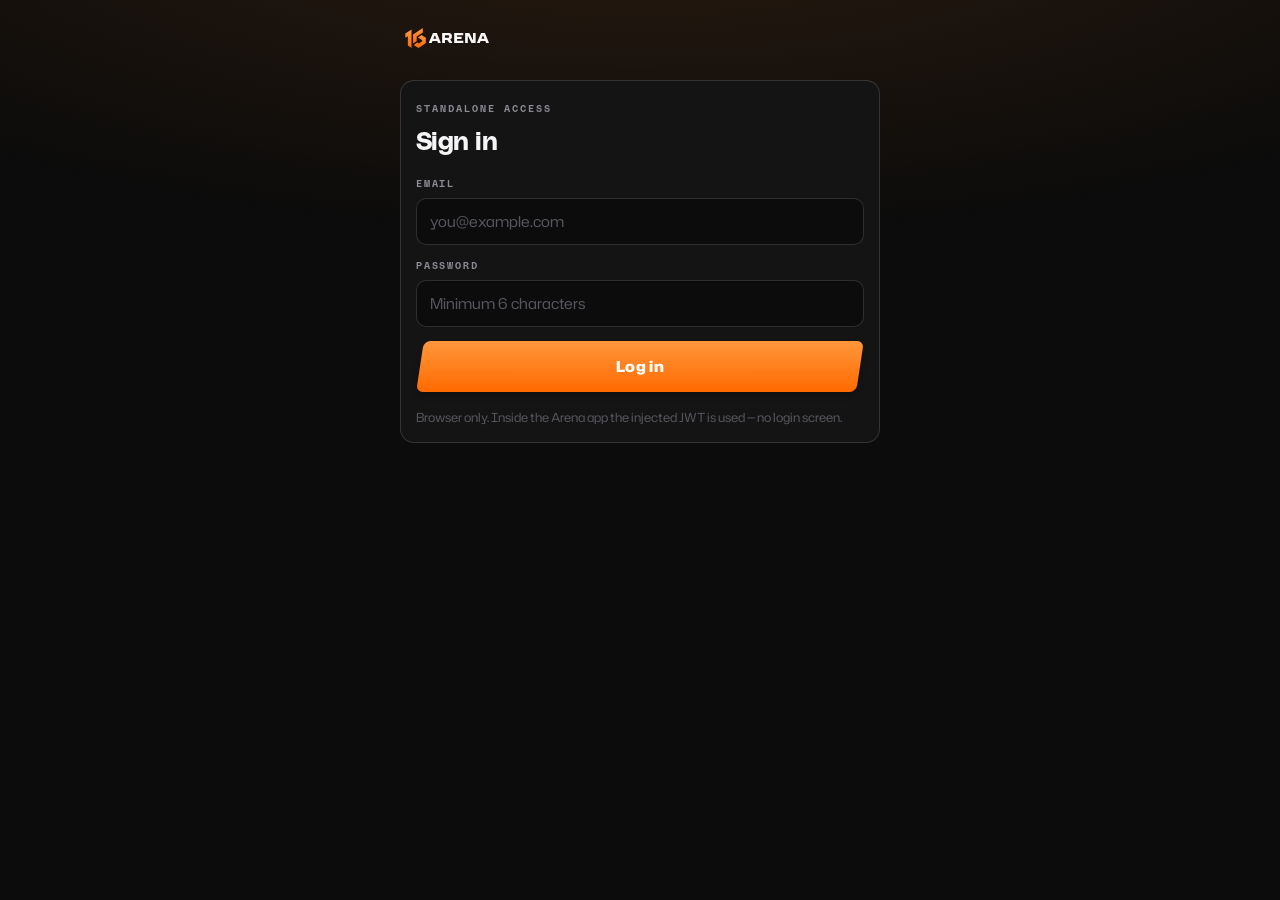
==== commit cef6909f: "Update asset versioning and enhance quiz functionality. Modified HTML to reflect new script and styl" ====
--- a/categories.html
+++ b/categories.html
@@ -5,7 +5,7 @@
     <meta name="viewport" content="width=device-width, initial-scale=1.0, viewport-fit=cover">
     <meta name="theme-color" content="#0c0c0c">
     <title>Active Quizzes — 16Arena</title>
-    <link rel="stylesheet" href="css/style.css?v=20260814c">
+    <link rel="stylesheet" href="css/style.css?v=20260817e">
 </head>
 <body>
 
@@ -70,10 +70,10 @@
     </div>
 </div>
 
-<script src="js/arena_bridge.js?v=20260814c"></script>
-<script src="js/flutter_session.js?v=20260814c"></script>
-<script src="js/api.js?v=20260814c"></script>
-<script src="js/categories.js?v=20260814c"></script>
+<script src="js/arena_bridge.js?v=20260817e"></script>
+<script src="js/flutter_session.js?v=20260817e"></script>
+<script src="js/api.js?v=20260817e"></script>
+<script src="js/categories.js?v=20260817e"></script>
 
 </body>
 </html>
--- a/css/style.css
+++ b/css/style.css
@@ -282,6 +282,11 @@
     font-weight: 700;
 }
 
+#playExitBtn {
+    width: 100%;
+    margin-top: 12px;
+}
+
 button.secondary:hover:not(:disabled) {
     color: var(--ink);
     box-shadow: inset 0 0 0 1px var(--flame);
@@ -323,7 +328,7 @@
 }
 
 .brand-logo {
-    height: 26px;
+    height: 40px;
     width: auto;
     flex: 0 0 auto;
 }
@@ -382,6 +387,10 @@
     white-space: nowrap;
 }
 
+.quiz-topbar #quizExitBtn {
+    margin-left: 4px;
+}
+
 /* Telemetry strip: question counter left, live score right. */
 .hud-strip {
     display: flex;
@@ -437,7 +446,7 @@
 .timer-head {
     display: flex;
     align-items: baseline;
-    justify-content: space-between;
+    justify-content: flex-end;
     margin-bottom: 6px;
 }
 
@@ -560,9 +569,22 @@
 #option2::before { content: "B"; }
 #option3::before { content: "C"; }
 
-#option1:hover:not(:disabled), #option2:hover:not(:disabled), #option3:hover:not(:disabled) {
-    background: var(--carbon-2);
-    box-shadow: inset 0 0 0 1px var(--flame);
+/* Hover is gated so a leftover pointer/focus on the previous answer
+   does not paint the same slot orange on the next question. */
+#option1.option-idle:hover,
+#option2.option-idle:hover,
+#option3.option-idle:hover {
+    background: var(--carbon);
+    box-shadow: inset 0 0 0 1px var(--line-2);
+}
+
+@media (hover: hover) and (pointer: fine) {
+    #option1:hover:not(:disabled):not(.option-idle),
+    #option2:hover:not(:disabled):not(.option-idle),
+    #option3:hover:not(:disabled):not(.option-idle) {
+        background: var(--carbon-2);
+        box-shadow: inset 0 0 0 1px var(--flame);
+    }
 }
 
 /* Options lock on submit, but the graded row must not fade with them —
@@ -795,13 +817,13 @@
     box-shadow: inset 0 0 0 1px var(--line-2);
 }
 
-.result-trophy {
-    width: 74px;
-    height: 74px;
-    margin: 0 auto 12px;
-    display: block;
-    filter: drop-shadow(0 8px 22px rgba(255, 194, 77, 0.4));
-}
+.result-hero #gameOverTitle {
+    font-size: 1.45rem;
+    font-weight: 800;
+    margin: 0 0 14px;
+}
+
+.result-hero .eyebrow { display: block; }
 
 #score {
     font-family: var(--font-display);
@@ -809,7 +831,7 @@
     font-weight: 900;
     line-height: 1;
     letter-spacing: -0.045em;
-    margin: 6px 0 4px;
+    margin: 8px 0 0;
     background: linear-gradient(160deg, var(--coin), var(--flame) 60%, var(--flame-deep));
     -webkit-background-clip: text;
     background-clip: text;
@@ -822,9 +844,6 @@
     gap: 10px;
     margin-bottom: 16px;
 }
-
-.result-hero .eyebrow { display: block; }
-.result-hero #rank { color: var(--coin); margin-top: 4px; }
 
 .game-over-status {
     text-align: center;
@@ -893,6 +912,24 @@
 
 .play-ready { text-align: center; }
 
+.play-ready-buffer {
+    margin: 0 0 0 auto;
+    flex: 1 1 auto;
+    min-width: 0;
+    max-width: 58%;
+    text-align: right;
+    font-size: 13px;
+    line-height: 1.3;
+    color: var(--muted);
+}
+
+.play-ready-buffer strong {
+    font-family: var(--font-data);
+    font-variant-numeric: tabular-nums;
+    color: var(--ink);
+    white-space: nowrap;
+}
+
 /* ---------- 15. Entrance motion ---------- */
 
 .ar-rise {
